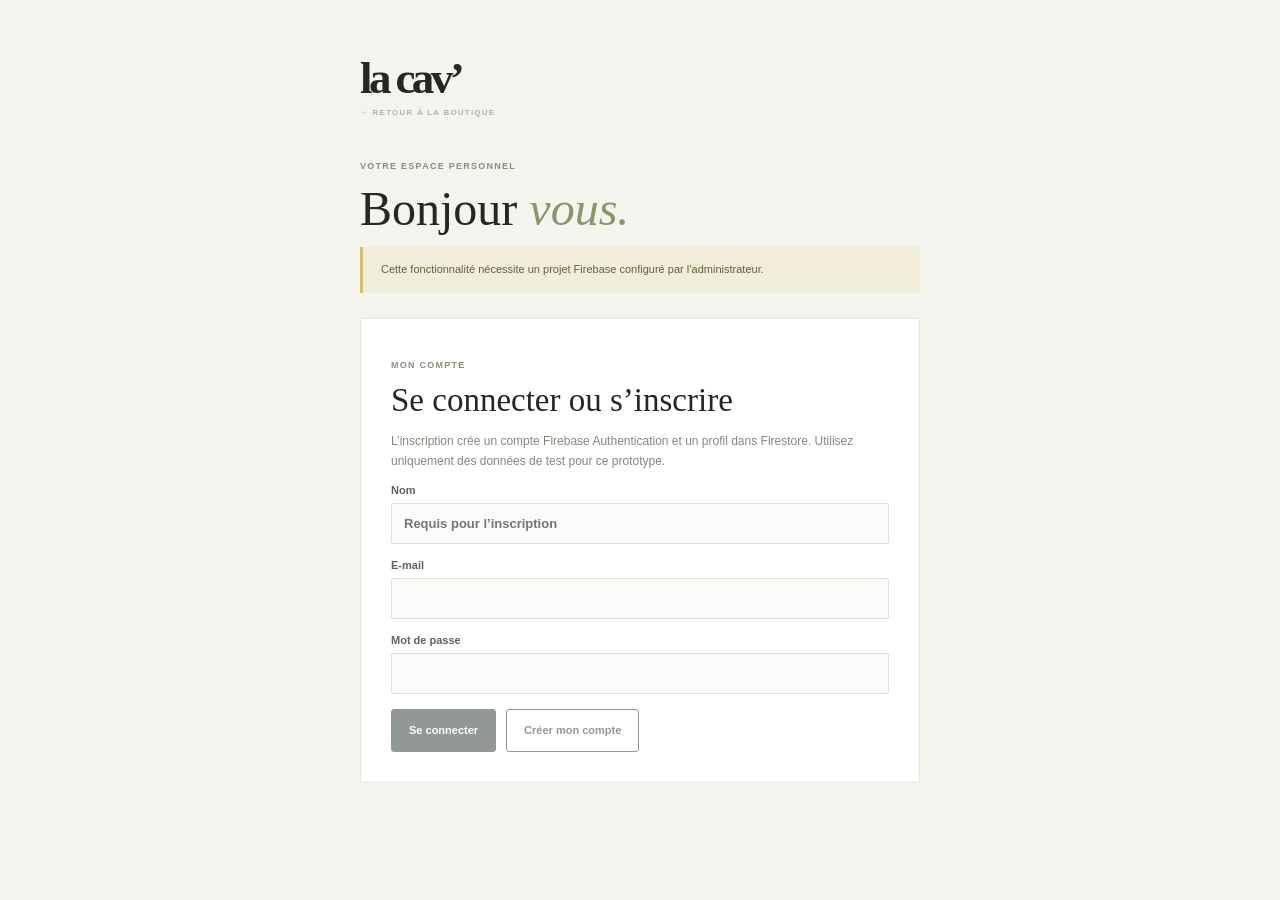
==== account.html @ eb986f50 "Add files via upload" ====
<!doctype html>
<html lang="fr">
<head><meta charset="utf-8"><meta name="viewport" content="width=device-width, initial-scale=1"><title>Mon compte — La CAV’</title><link rel="stylesheet" href="style.css"><link rel="stylesheet" href="admin.css"><script src="firebase-config.js" defer></script><script src="data.js" defer></script><script src="account.js" defer></script></head>
<body class="admin-body">
  <main class="account-wrap">
    <a class="admin-logo" href="index.html">la cav’<small>← RETOUR À LA BOUTIQUE</small></a>
    <p class="admin-kicker">VOTRE ESPACE PERSONNEL</p><h1>Bonjour <em>vous.</em></h1>
    <p id="account-notice" class="admin-alert">Cette fonctionnalité nécessite un projet Firebase configuré par l’administrateur.</p>
    <p id="account-feedback" class="feedback" role="status" aria-live="polite" hidden></p>
    <section class="panel-card" id="auth-panel"><p class="admin-kicker">MON COMPTE</p><h2>Se connecter ou s’inscrire</h2><p>L’inscription crée un compte Firebase Authentication et un profil dans Firestore. Utilisez uniquement des données de test pour ce prototype.</p>
      <form class="admin-form" id="account-form"><label>Nom <input name="name" maxlength="100" placeholder="Requis pour l’inscription"></label><label>E-mail <input name="email" type="email" autocomplete="email" required></label><label>Mot de passe <input name="password" type="password" autocomplete="current-password" minlength="6" required></label><div class="account-actions"><button class="admin-btn" type="submit" name="action" value="signin">Se connecter</button><button class="admin-btn secondary" type="submit" name="action" value="register">Créer mon compte</button></div></form>
    </section>
    <section class="panel-card" id="profile-panel" hidden><p class="admin-kicker">VOTRE PROFIL</p><h2>Mon espace</h2><p id="account-email"></p><form class="admin-form" id="profile-form"><label>Nom <input name="name" maxlength="100" required></label><div class="account-actions"><button class="admin-btn" type="submit">Enregistrer mon profil</button><button class="admin-btn secondary" type="button" id="account-logout">Se déconnecter</button></div></form><p class="helper">La modification ou la suppression des identifiants n’est pas encore disponible dans ce prototype.</p></section>
  </main>
</body>
</html>
---- style.css ----
@font-face{font-family:Cormorant;src:url("assets/fonts/font-04.woff2") format("woff2");font-style:normal;font-weight:400;font-display:swap}
@font-face{font-family:Cormorant;src:url("assets/fonts/font-09.woff2") format("woff2");font-style:italic;font-weight:400;font-display:swap}
@font-face{font-family:Manrope;src:url("assets/fonts/font-17.woff2") format("woff2");font-style:normal;font-weight:400 800;font-display:swap}
:root{--ink:#252722;--muted:#777a70;--cream:#f6f5ef;--paper:#efeee7;--line:#d9dbd1;--lime:#d8e698;--green:#374b3c;--serif:Cormorant,Georgia,serif;--sans:Manrope,Arial,sans-serif}
*{box-sizing:border-box}html{scroll-behavior:smooth}body{margin:0;background:var(--cream);color:var(--ink);font-family:var(--sans);font-size:14px}button,input{font:inherit}button{color:inherit}button,a{-webkit-tap-highlight-color:transparent}a{color:inherit;text-decoration:none}button{cursor:pointer}img{display:block;width:100%;height:100%;object-fit:cover}svg{width:20px;height:20px;fill:none;stroke:currentColor;stroke-width:1.5;stroke-linecap:round;stroke-linejoin:round}.svg-defs,.sr-only{position:absolute;width:1px;height:1px;overflow:hidden;clip:rect(0,0,0,0)}.skip{position:fixed;top:-100px;left:10px;z-index:30;background:#fff;padding:12px}.skip:focus{top:10px}button:focus-visible,a:focus-visible,input:focus-visible{outline:2px solid #637b35;outline-offset:4px}[hidden]{display:none!important}
.announcement{height:30px;background:var(--ink);color:#e8e9dc;display:flex;align-items:center;justify-content:center;gap:8px;font-size:9px;letter-spacing:.13em;font-weight:700}.announcement-dot{width:6px;height:6px;border-radius:50%;background:var(--lime)}.header{height:82px;padding:0 6%;display:flex;align-items:center;justify-content:space-between;position:relative;background:var(--cream);z-index:5;border-bottom:1px solid var(--line)}.logo,.footer-logo{font-family:var(--serif);font-size:43px;letter-spacing:-.08em;line-height:.7;font-weight:600}.logo span{color:#8e9e63}.logo small{display:block;font:700 6px var(--sans);letter-spacing:.16em;margin-top:10px}.desktop-nav{display:flex;gap:42px;font-size:12px;font-weight:700}.desktop-nav a,.footer-links a{transition:opacity .2s}.desktop-nav a:hover,.footer-links a:hover{opacity:.55}.header-actions{display:flex;align-items:center;gap:20px}.icon-button{border:0;background:transparent;padding:4px;display:inline-flex;align-items:center;justify-content:center;position:relative}.icon-button svg{width:21px;height:21px}.favorite-count{position:absolute;right:-6px;top:-5px;background:var(--green);color:white;border-radius:50%;min-width:16px;height:16px;display:grid;place-items:center;font-size:9px}.header-sell{border:1px solid var(--ink);padding:13px 17px;border-radius:3px;font-size:11px;font-weight:700;display:flex;gap:25px;align-items:center}.header-sell svg{width:14px;height:14px}.menu-trigger,.mobile-menu{display:none}
.hero{display:grid;grid-template-columns:1fr 1fr;padding:0 6%;position:relative}.hero-copy{padding:93px 25px 100px 0;min-height:570px;position:relative}.eyebrow{font-size:10px;font-weight:800;letter-spacing:.14em;margin:0 0 25px;line-height:1.5}.tiny-star{color:#899e57;font-size:16px;vertical-align:-1px;margin-right:8px}.hero h1,.section-top h2,.story h2{font-family:var(--serif);font-weight:400;letter-spacing:-.045em;line-height:.91;margin:0}.hero h1{font-size:clamp(64px,6.6vw,104px)}h1 em,h2 em{font-weight:400;color:#87976b}.hero-copy>p{font-size:15px;line-height:1.8;color:#65695f;margin:29px 0}.hero-actions{display:flex;align-items:center;gap:30px}.button{border:1px solid transparent;display:inline-flex;align-items:center;justify-content:center;gap:38px;min-height:54px;padding:0 21px;font-weight:700;font-size:11px;transition:background .2s,color .2s,border-color .2s}.button svg{width:17px;height:17px}.button-dark{background:var(--ink);color:#fff}.button-dark:hover{background:#465441}.button-outline{background:transparent;border-color:var(--ink)}.button-outline:hover{background:var(--ink);color:white}.text-link{font-size:11px;font-weight:800;border-bottom:1px solid #aeb0a4;padding-bottom:7px;white-space:nowrap}.text-link span{margin-left:10px}.hero-note{position:absolute;bottom:35px;left:0;display:flex;align-items:center;gap:13px;font-size:8px;letter-spacing:.12em;font-weight:800;line-height:1.6;color:#85897c}.note-mark{font-size:27px;color:#8b9b66}.hero-visual{margin:25px 0 25px;min-height:520px;position:relative;background:#b9c9b9;overflow:hidden}.hero-visual img{object-position:center}.hero-image-label{position:absolute;top:20px;left:22px;right:22px;display:flex;justify-content:space-between;color:#29352b;font-size:9px;font-weight:800;letter-spacing:.12em}.hero-stamp{position:absolute;bottom:25px;left:25px;background:var(--lime);width:116px;height:116px;border-radius:50%;display:flex;flex-direction:column;justify-content:center;align-items:center;transform:rotate(-10deg);text-align:center}.hero-stamp span{font-size:8px;letter-spacing:.1em;font-weight:800}.hero-stamp strong{font:italic 24px/.85 var(--serif);margin:7px 0}.hero-bottom{grid-column:1/-1;border-top:1px solid var(--line);display:flex;justify-content:space-between;padding:18px 0;font-size:9px;font-weight:800;letter-spacing:.1em;color:#8a8e81}
.marquee{background:var(--lime);overflow:hidden;padding:18px 0;white-space:nowrap}.marquee div{font-size:10px;letter-spacing:.19em;font-weight:800;text-align:center}.marquee span{font-size:14px;margin:0 30px}.section-wrap{padding:105px 6%}.section-top{display:flex;justify-content:space-between;align-items:end;gap:40px;margin-bottom:43px}.section-top h2,.story h2{font-size:clamp(48px,4.7vw,72px)}.section-top>p{max-width:260px;color:#777b70;line-height:1.8;margin:0;font-size:13px}.category-grid{display:grid;grid-template-columns:repeat(4,1fr);gap:14px}.category-card{border:0;padding:0;position:relative;height:310px;background:#d7dad0;text-align:left;overflow:hidden;color:white}.category-card:after{content:"";position:absolute;inset:30% 0 0;background:linear-gradient(transparent,rgba(20,25,20,.7))}.category-card img,.product-image img{transition:transform .5s}.category-card:hover img,.product-open:hover img{transform:scale(1.045)}.category-number,.category-name{position:absolute;z-index:1;left:20px;right:20px}.category-number{top:20px;font-size:9px;font-weight:800;letter-spacing:.1em;text-shadow:0 1px 5px #333}.category-name{bottom:19px;font:400 32px var(--serif);display:flex;justify-content:space-between;align-items:center}.category-name span{font:20px var(--sans)}
.selection{padding-top:15px}.catalog-toolbar{display:flex;align-items:center;justify-content:space-between;gap:20px;border-bottom:1px solid var(--line);padding-bottom:17px}.filter-list{display:flex;gap:7px;overflow-x:auto}.filter{border:1px solid #d6d8ce;background:transparent;border-radius:30px;padding:10px 17px;font-size:10px;font-weight:700;white-space:nowrap}.filter.active{background:var(--ink);color:white;border-color:var(--ink)}.catalog-search{display:flex;align-items:center;gap:8px;border-bottom:1px solid #aeb1a6;padding:6px 0;min-width:210px}.catalog-search svg{width:17px;height:17px}.catalog-search input{border:0;background:transparent;outline:0;width:100%;font-size:11px;color:var(--ink)}.catalog-meta{display:flex;justify-content:space-between;gap:10px;margin:20px 0;color:#878b7f;font-size:9px;letter-spacing:.1em;font-weight:800}.product-grid{display:grid;grid-template-columns:repeat(4,1fr);gap:35px 16px}.product-card{min-width:0}.product-image{height:310px;background:#e6e8df;position:relative;overflow:hidden}.product-open{display:block;border:0;padding:0;width:100%;height:100%;background:transparent;overflow:hidden}.product-tag{position:absolute;top:14px;left:14px;background:var(--cream);padding:7px 9px;font-size:8px;letter-spacing:.1em;font-weight:800;pointer-events:none}.product-heart{position:absolute;right:12px;top:12px;width:34px;height:34px;background:var(--cream);border:0;border-radius:50%;display:grid;place-items:center}.product-heart svg{width:17px;height:17px}.product-heart[aria-pressed=true] svg,.favorites-trigger[aria-pressed=true] svg{fill:var(--green);stroke:var(--green)}.product-details{padding:15px 1px}.product-category{font-size:9px;letter-spacing:.11em;color:#8b8d82;font-weight:800;text-transform:uppercase}.product-title-row{display:flex;align-items:start;justify-content:space-between;gap:8px;margin:8px 0}.product-title{border:0;background:transparent;padding:0;text-align:left;font:400 24px/.95 var(--serif)}.product-price{font-size:13px;font-weight:800;white-space:nowrap}.product-seller{color:#888d80;font-size:10px}.catalog-footer{text-align:center;margin-top:45px}.empty-state{text-align:center;padding:45px;color:#696e63}
.story{background:#303c32;color:#f2f1e7;display:grid;grid-template-columns:1fr 1fr;min-height:510px}.story-image{position:relative;overflow:hidden}.story-image img{filter:saturate(.7)}.story-image>span{position:absolute;bottom:23px;left:30px;color:#465147;font-size:9px;letter-spacing:.13em;font-weight:800}.story-copy{position:relative;padding:90px 12%;overflow:hidden}.story-copy .eyebrow{color:#d5e0bb}.story-copy h2 em{color:#d8e698}.story-copy>p:not(.eyebrow){max-width:430px;color:#c3cabd;line-height:1.85;font-size:13px}.story-copy>p:nth-of-type(2){margin-top:30px}.light-link{display:inline-block;margin-top:18px;border-color:#859283}.story-decoration{position:absolute;right:35px;bottom:-75px;font-size:240px;color:rgba(216,230,152,.08);line-height:1}.how .section-top{margin-bottom:60px}.steps{display:grid;grid-template-columns:repeat(3,1fr);border-top:1px solid var(--line);border-bottom:1px solid var(--line)}.steps article{padding:30px 35px 35px 0}.steps article+article{border-left:1px solid var(--line);padding-left:35px}.step-number{font-size:9px;letter-spacing:.13em;font-weight:800;color:#898d80}.step-icon{font:40px var(--serif);margin:25px 0 12px;color:#809467}.steps h3{font:400 30px var(--serif);margin:0 0 10px}.steps p{max-width:280px;color:#797e72;font-size:12px;line-height:1.8;margin:0}.prototype-note{margin-top:35px;display:flex;gap:15px;align-items:baseline;color:#74796e;font-size:11px}.prototype-note strong{color:var(--ink)}
.footer{background:#222a24;color:#e8ecdf;padding:70px 6% 20px}.footer-main{display:grid;grid-template-columns:1fr 1.2fr 1fr;gap:30px;padding-bottom:70px}.footer-logo{font-size:68px}.footer-main p{font:italic 20px var(--serif);color:#aab8a3}.footer-links{display:flex;gap:75px}.footer-links div{display:flex;flex-direction:column;gap:14px}.footer-links span,.footer-bottom{font-size:9px;letter-spacing:.11em;font-weight:800;color:#9da99c}.footer-links span{margin-bottom:6px}.footer-links a{font-size:12px}.footer-sign{justify-self:end;text-align:right;font-size:10px;letter-spacing:.16em;line-height:1.2;font-weight:800}.footer-sign em{font:italic 38px var(--serif);letter-spacing:0;color:#d8e698}.footer-sign span{font-size:25px;color:#d8e698}.footer-bottom{border-top:1px solid #536054;display:flex;justify-content:space-between;gap:15px;padding-top:20px}
.product-dialog{width:min(900px,calc(100% - 32px));max-height:90vh;padding:0;border:0;background:var(--cream);color:var(--ink)}.product-dialog::backdrop{background:rgba(20,25,21,.7)}.dialog-inner{display:grid;grid-template-columns:1fr 1fr;position:relative;min-height:480px}.dialog-close{position:absolute;right:18px;top:18px;z-index:1}.dialog-image{background:#e2e5dc;min-height:400px}.dialog-copy{padding:55px 45px}.dialog-category{font-size:10px;text-transform:uppercase;color:#898d80;letter-spacing:.1em;font-weight:800;margin-top:40px}.dialog-copy h2{font:400 45px/.95 var(--serif);margin:12px 0}.dialog-price{font-weight:800;font-size:18px}.dialog-copy>p:not(.eyebrow):not(.dialog-category):not(.dialog-price){font-size:12px;line-height:1.8;color:#70776a}.dialog-info{border-top:1px solid var(--line);border-bottom:1px solid var(--line);display:flex;gap:45px;padding:18px 0;margin:25px 0}.dialog-info span{font-size:9px;letter-spacing:.1em;color:#888e80}.dialog-info strong{display:block;color:var(--ink);font-size:11px;letter-spacing:0;margin-top:7px}.dialog-favorite{margin-top:10px}.status{position:fixed;bottom:20px;left:50%;transform:translateX(-50%);background:var(--ink);color:white;padding:13px 20px;font-size:12px;z-index:20;opacity:0;pointer-events:none;transition:opacity .2s}.status.visible{opacity:1}
@media(max-width:1000px){.hero-copy{padding-top:75px;min-height:500px}.hero-visual{min-height:450px}.hero h1{font-size:clamp(58px,7vw,80px)}.category-card,.product-image{height:250px}.header{padding:0 4%}.section-wrap{padding-left:4%;padding-right:4%}.hero{padding-left:4%;padding-right:4%}.desktop-nav{gap:20px}.header-actions{gap:12px}}
@media(max-width:700px){.announcement{font-size:8px}.announcement-extra{display:none}.header{height:72px;padding:0 20px}.logo{font-size:39px}.desktop-nav,.header-sell{display:none}.header-actions{gap:14px}.menu-trigger{display:inline-flex}.mobile-menu:not([hidden]){display:flex;position:absolute;top:72px;left:0;right:0;background:var(--cream);padding:8px 20px 18px;flex-direction:column;box-shadow:0 12px 20px #0001}.mobile-menu a{padding:16px 0;border-bottom:1px solid var(--line);font-size:14px;font-weight:700;display:flex;justify-content:space-between}.hero{display:flex;flex-direction:column;padding:0 20px}.hero-copy{padding:57px 0 42px;min-height:0}.hero h1{font-size:clamp(56px,12vw,80px)}.hero-copy>p{font-size:13px;margin:22px 0}.hero-actions{gap:20px;flex-wrap:wrap}.hero-note{display:none}.hero-visual{margin:0 0 20px;min-height:0;height:360px}.hero-image-label{font-size:8px}.hero-stamp{width:95px;height:95px;left:18px;bottom:18px}.hero-stamp strong{font-size:20px}.hero-bottom{font-size:8px;gap:15px}.hero-bottom span:last-child{white-space:nowrap}.marquee{padding:14px 0}.marquee div{font-size:9px;text-align:left}.marquee span{margin:0 18px}.section-wrap{padding:75px 20px}.section-top{display:block;margin-bottom:30px}.section-top h2,.story h2{font-size:49px}.section-top>p{margin-top:18px;max-width:320px}.category-grid{grid-template-columns:repeat(2,1fr);gap:10px}.category-card{height:230px}.category-name{font-size:27px;left:14px;right:14px;bottom:14px}.category-number{left:14px;top:14px}.selection{padding-top:0}.catalog-toolbar{align-items:stretch;flex-direction:column}.filter-list{padding-bottom:3px}.catalog-search{max-width:none}.catalog-meta{font-size:8px;line-height:1.5}.catalog-meta span:last-child{text-align:right}.product-grid{grid-template-columns:repeat(2,minmax(0,1fr));gap:22px 10px}.product-image{height:auto;aspect-ratio:3/4}.product-title{font-size:21px}.product-price{font-size:11px}.product-category,.product-seller{font-size:9px}.product-tag{font-size:7px;top:10px;left:10px}.product-heart{top:8px;right:8px}.story{grid-template-columns:1fr}.story-image{height:300px}.story-copy{padding:65px 20px 75px}.story-decoration{font-size:170px}.steps{grid-template-columns:1fr}.steps article,.steps article+article{border-left:0;padding:25px 0;border-bottom:1px solid var(--line)}.steps article:last-child{border-bottom:0}.step-icon{margin:10px 0 5px}.prototype-note{display:block;line-height:1.8}.prototype-note strong{display:block}.footer{padding:60px 20px 20px}.footer-main{grid-template-columns:1fr 1fr;gap:35px}.footer-main>div:first-child{grid-column:1/-1}.footer-links{gap:40px}.footer-sign{align-self:end}.footer-bottom{flex-wrap:wrap;line-height:1.5}.dialog-inner{grid-template-columns:1fr}.dialog-image{height:230px;min-height:0}.dialog-copy{padding:30px 25px}.dialog-copy h2{font-size:38px}.dialog-category{margin-top:20px}.dialog-close{background:var(--cream);border-radius:50%;padding:8px}}
@media(prefers-reduced-motion:reduce){html{scroll-behavior:auto}*,*::before,*::after{transition:none!important}}
---- admin.css ----
.admin-body{background:#f4f4ee}.admin-layout{min-height:100vh;display:grid;grid-template-columns:235px 1fr}.sidebar{background:#26332a;color:#ecf0e5;padding:32px 22px;display:flex;flex-direction:column;min-height:100vh}.admin-logo{font:600 45px/.8 var(--serif);letter-spacing:-.08em}.admin-logo small{display:block;font:800 8px var(--sans);letter-spacing:.15em;margin-top:12px;color:#a8b7a3}.side-label{font-size:9px;letter-spacing:.14em;color:#93a292;font-weight:800;margin:60px 10px 15px}.admin-nav{display:flex;flex-direction:column;gap:4px}.admin-nav button{background:transparent;color:#becbbd;border:0;text-align:left;padding:13px;border-radius:4px;font-size:12px;font-weight:700}.admin-nav button span{font-size:17px;margin-right:13px}.admin-nav button.active,.admin-nav button:hover{background:#405044;color:white}.sidebar-bottom{margin-top:auto;padding:35px 10px 0;color:#bdcbbc;font-size:9px;letter-spacing:.1em;font-weight:800}.mode-dot{display:inline-block;width:7px;height:7px;border-radius:50%;background:#c9dc91;margin-right:8px}.sidebar-bottom a{display:block;margin-top:24px;color:#e3e9de;font-size:11px;letter-spacing:0}.admin-main{min-width:0}.admin-header{background:#fafbf6;border-bottom:1px solid #e1e4da;display:flex;justify-content:space-between;align-items:center;padding:25px 4%;gap:20px}.admin-breadcrumb,.admin-kicker{font-size:9px;letter-spacing:.14em;font-weight:800;color:#83917b}.admin-header h1{font:400 33px var(--serif);margin:7px 0 0}.admin-header-actions{display:flex;align-items:center;gap:20px;font-size:11px;font-weight:700}.admin-badge{background:#edf1df;color:#506340;border-radius:30px;padding:9px 13px}.admin-content{padding:30px 4% 70px;max-width:1450px;margin:auto}.admin-alert,.subtle-notice{background:#f1eddb;color:#675d39;padding:14px 18px;font-size:11px;line-height:1.6;border-left:3px solid #d5bd71;margin-bottom:25px}.feedback{padding:14px 18px;background:#dfead7;color:#314c32;margin:0 0 20px;font-size:12px}.feedback.error{background:#f9e3df;color:#8a3128}.welcome{background:#394e3d;color:#eef3e8;padding:42px;display:flex;justify-content:space-between;position:relative;overflow:hidden}.welcome .admin-kicker{color:#d2dfa8}.welcome h2{font:400 53px/.9 var(--serif);margin:17px 0}.welcome h2 em{color:#d5e59d}.welcome p:not(.admin-kicker){color:#c6d1c3;font-size:12px;line-height:1.7}.welcome-mark{font-size:175px;color:#d4e5a0;opacity:.18;align-self:center;line-height:1}.admin-btn{background:#27352b;color:white;border:1px solid #27352b;border-radius:3px;padding:13px 17px;font-size:11px;font-weight:800;min-height:43px}.admin-btn:hover{background:#455d48}.admin-btn.light{background:#dceaaa;color:#243026;border-color:#dceaaa;margin-top:13px}.admin-btn.secondary{background:transparent;color:#27352b}.admin-btn.secondary:hover{background:#e8ede2}.admin-btn:disabled{opacity:.5;cursor:not-allowed}.stat-grid{display:grid;grid-template-columns:repeat(4,1fr);gap:14px;margin:18px 0}.stat-grid article,.panel-card{background:#fff;border:1px solid #e5e8df}.stat-grid article{padding:23px}.stat-grid span{font-size:9px;color:#8a9686;font-weight:800;letter-spacing:.1em}.stat-grid strong{display:block;font:400 39px var(--serif);margin-top:8px}.stat-grid p,.panel-card>p,.card-heading p{color:#81897c;font-size:12px;line-height:1.7}.stat-grid p{margin:0}.panel-card{padding:30px}.panel-card h2{font:400 33px var(--serif);margin:7px 0}.card-heading{display:flex;justify-content:space-between;align-items:center;gap:15px;margin-bottom:25px}.card-heading p{margin:6px 0}.card-heading .admin-kicker,.panel-card>.admin-kicker{color:#83917b;font-size:9px;letter-spacing:.14em}.quick-grid{display:grid;grid-template-columns:repeat(3,1fr);gap:12px}.quick-grid button{text-align:left;background:#f7f8f2;border:1px solid #edf0e7;padding:20px;display:flex;flex-direction:column;gap:10px}.quick-grid b{color:#9eaf82;font-size:10px}.quick-grid strong{font:400 23px var(--serif)}.quick-grid span{color:#838b7d;font-size:11px;line-height:1.5}.admin-search{display:flex;align-items:center;gap:10px;border:1px solid #e1e5da;padding:9px 13px;max-width:320px;margin-bottom:22px}.admin-search span{font-size:20px}.admin-search input{border:0;outline:0;width:100%;font-size:12px}.table-wrap{overflow-x:auto}table{width:100%;border-collapse:collapse;text-align:left}th{font-size:9px;letter-spacing:.1em;color:#8c9887;background:#f8f9f4;padding:14px}td{padding:15px 14px;border-bottom:1px solid #edf0e8;font-size:12px;vertical-align:middle}td strong{font-weight:800}td small{display:block;color:#939b8e;margin-top:4px}.item-cell{display:flex;align-items:center;gap:12px}.item-cell img{width:44px;height:48px;object-fit:cover;background:#edf0e8}.tag{display:inline-block;background:#eff4e8;color:#55734d;padding:6px 9px;border-radius:20px;font-size:10px;font-weight:800;white-space:nowrap}.tag.draft{background:#f4f1e8;color:#807654}.row-actions{display:flex;gap:12px}.row-actions button{background:none;border:0;color:#536d4c;font-size:11px;font-weight:800;padding:4px}.row-actions button.delete{color:#a05a4f}.table-empty{text-align:center;color:#929b8c;font-size:12px;padding:30px}.collection-list{display:grid;grid-template-columns:repeat(2,1fr);gap:12px}.collection-item{border:1px solid #e8ebe3;background:#fafbf7;padding:20px;display:flex;justify-content:space-between;align-items:center;gap:15px}.collection-item strong{display:block;font:400 25px var(--serif)}.collection-item small{font-size:10px;color:#8d9788}.firebase-grid{display:grid;grid-template-columns:1fr 1fr;gap:16px}.admin-form{display:grid;gap:15px}.admin-form label{display:grid;gap:7px;color:#596657;font-size:11px;font-weight:800}.admin-form input,.admin-form select,.admin-form textarea{width:100%;border:1px solid #dce2d8;background:#fbfcf9;padding:12px;font-size:13px;color:#29362b;border-radius:2px}.admin-form textarea{min-height:100px;resize:vertical}.admin-form input:focus,.admin-form select:focus,.admin-form textarea:focus{outline:2px solid #a6b98a;outline-offset:0}.form-actions{display:flex;gap:10px;flex-wrap:wrap;margin-top:8px}.subtle-notice{margin:20px 0}.auth-status,.helper{font-size:11px!important;color:#6b7868!important;line-height:1.6}.panel-card hr{border:0;border-top:1px solid #e8ece3;margin:30px 0}.edit-dialog{border:0;width:min(600px,calc(100% - 30px));max-height:90vh;padding:30px;color:var(--ink)}.edit-dialog::backdrop{background:#19261dbb}.dialog-heading{display:flex;justify-content:space-between;align-items:start}.dialog-heading h2{font:400 38px var(--serif);margin:0 0 20px}.close-edit{border:0;background:transparent;font-size:28px;line-height:1}.edit-dialog #edit-fields{display:grid;gap:15px}.edit-dialog .two-fields{display:grid;grid-template-columns:1fr 1fr;gap:15px}.checkbox-label{display:flex!important;align-items:center;gap:8px!important}.checkbox-label input{width:auto}.account-wrap{max-width:600px;margin:60px auto;padding:0 20px}.account-wrap .admin-logo{display:inline-block;margin-bottom:35px}.account-wrap .panel-card{margin-top:15px}.account-actions{display:flex;gap:10px;flex-wrap:wrap}.account-wrap h1{font:400 48px var(--serif);margin:10px 0}
@media(max-width:900px){.admin-layout{grid-template-columns:minmax(0,1fr)}.sidebar{min-height:0;min-width:0;padding:20px}.admin-logo{font-size:40px}.side-label{display:none}.admin-nav{flex-direction:row;overflow-x:auto;margin-top:22px}.admin-nav button{white-space:nowrap}.sidebar-bottom{padding:15px 0 0;display:flex;gap:10px;align-items:center}.sidebar-bottom a{margin:0 0 0 auto}.admin-content{padding:24px 20px 60px}.stat-grid{grid-template-columns:repeat(2,1fr)}.firebase-grid{grid-template-columns:minmax(0,1fr)}}
@media(max-width:600px){.admin-header{padding:20px}.admin-header-actions>a{display:none}.welcome{padding:28px}.welcome h2{font-size:44px}.welcome-mark{font-size:90px}.panel-card{padding:20px}.quick-grid,.collection-list{grid-template-columns:1fr}.card-heading{align-items:flex-start;flex-direction:column}.stat-grid article{padding:17px}.edit-dialog .two-fields{grid-template-columns:1fr}.admin-nav button span{display:none}.admin-nav button{padding:10px}.sidebar-bottom{font-size:8px}}
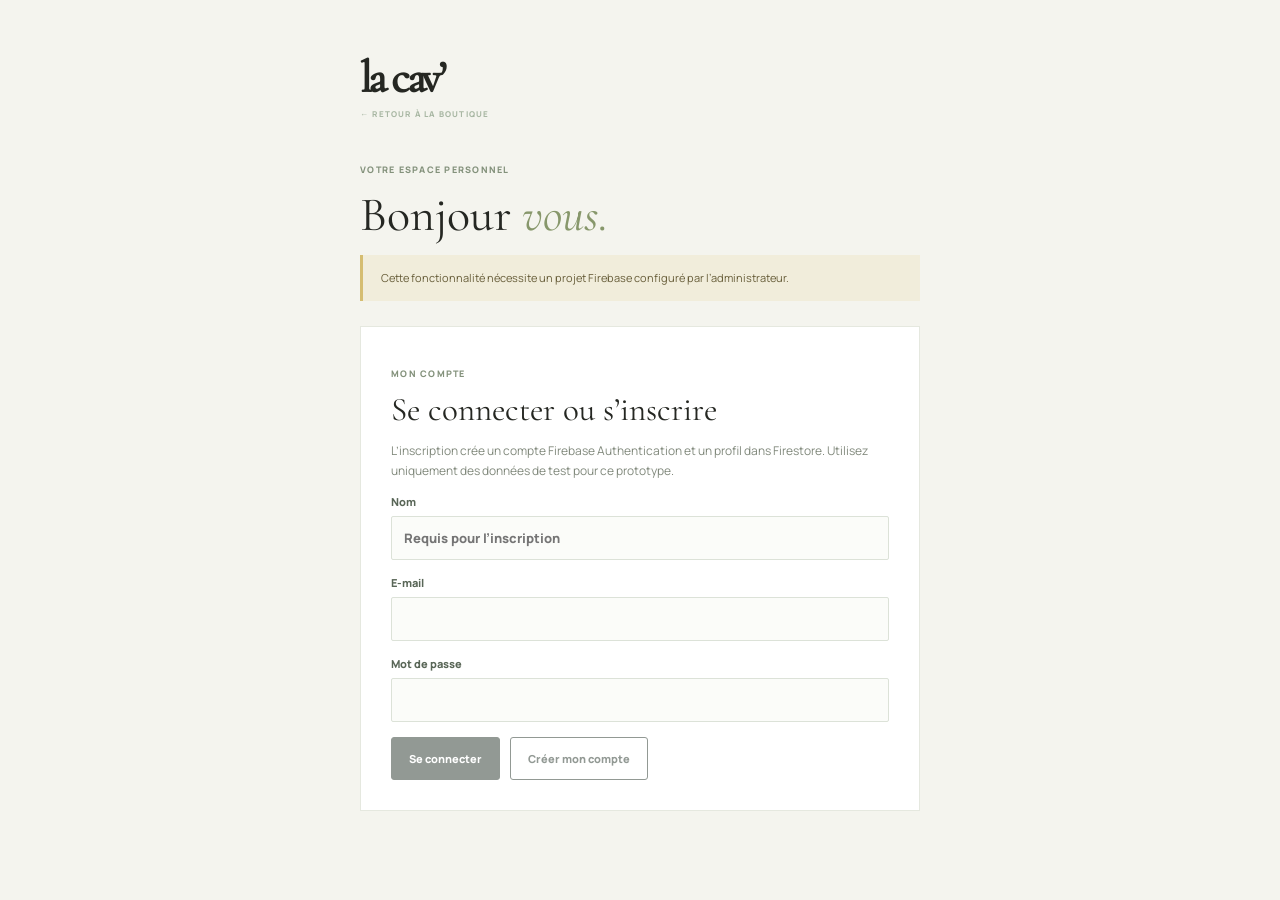
==== commit 1eb44212: "Actualiser les ressources publiées Co-authored-by: Copilot <223556219+Copilot@users.noreply.github.c" ====
--- a/account.html
+++ b/account.html
@@ -1,6 +1,6 @@
 <!doctype html>
 <html lang="fr">
-<head><meta charset="utf-8"><meta name="viewport" content="width=device-width, initial-scale=1"><title>Mon compte — La CAV’</title><link rel="stylesheet" href="style.css"><link rel="stylesheet" href="admin.css"><script src="firebase-config.js" defer></script><script src="data.js" defer></script><script src="account.js" defer></script></head>
+<head><meta charset="utf-8"><meta name="viewport" content="width=device-width, initial-scale=1"><title>Mon compte — La CAV’</title><link rel="stylesheet" href="style.css?v=20261118"><link rel="stylesheet" href="admin.css"><script src="firebase-config.js" defer></script><script src="data.js?v=20261118" defer></script><script src="account.js" defer></script></head>
 <body class="admin-body">
   <main class="account-wrap">
     <a class="admin-logo" href="index.html">la cav’<small>← RETOUR À LA BOUTIQUE</small></a>
--- a/style.css
+++ b/style.css
@@ -1,6 +1,6 @@
-@font-face{font-family:Cormorant;src:url("assets/fonts/font-04.woff2") format("woff2");font-style:normal;font-weight:400;font-display:swap}
-@font-face{font-family:Cormorant;src:url("assets/fonts/font-09.woff2") format("woff2");font-style:italic;font-weight:400;font-display:swap}
-@font-face{font-family:Manrope;src:url("assets/fonts/font-17.woff2") format("woff2");font-style:normal;font-weight:400 800;font-display:swap}
+@font-face{font-family:Cormorant;src:url("font-04.woff2") format("woff2");font-style:normal;font-weight:400;font-display:swap}
+@font-face{font-family:Cormorant;src:url("font-09.woff2") format("woff2");font-style:italic;font-weight:400;font-display:swap}
+@font-face{font-family:Manrope;src:url("font-17.woff2") format("woff2");font-style:normal;font-weight:400 800;font-display:swap}
 :root{--ink:#252722;--muted:#777a70;--cream:#f6f5ef;--paper:#efeee7;--line:#d9dbd1;--lime:#d8e698;--green:#374b3c;--serif:Cormorant,Georgia,serif;--sans:Manrope,Arial,sans-serif}
 *{box-sizing:border-box}html{scroll-behavior:smooth}body{margin:0;background:var(--cream);color:var(--ink);font-family:var(--sans);font-size:14px}button,input{font:inherit}button{color:inherit}button,a{-webkit-tap-highlight-color:transparent}a{color:inherit;text-decoration:none}button{cursor:pointer}img{display:block;width:100%;height:100%;object-fit:cover}svg{width:20px;height:20px;fill:none;stroke:currentColor;stroke-width:1.5;stroke-linecap:round;stroke-linejoin:round}.svg-defs,.sr-only{position:absolute;width:1px;height:1px;overflow:hidden;clip:rect(0,0,0,0)}.skip{position:fixed;top:-100px;left:10px;z-index:30;background:#fff;padding:12px}.skip:focus{top:10px}button:focus-visible,a:focus-visible,input:focus-visible{outline:2px solid #637b35;outline-offset:4px}[hidden]{display:none!important}
 .announcement{height:30px;background:var(--ink);color:#e8e9dc;display:flex;align-items:center;justify-content:center;gap:8px;font-size:9px;letter-spacing:.13em;font-weight:700}.announcement-dot{width:6px;height:6px;border-radius:50%;background:var(--lime)}.header{height:82px;padding:0 6%;display:flex;align-items:center;justify-content:space-between;position:relative;background:var(--cream);z-index:5;border-bottom:1px solid var(--line)}.logo,.footer-logo{font-family:var(--serif);font-size:43px;letter-spacing:-.08em;line-height:.7;font-weight:600}.logo span{color:#8e9e63}.logo small{display:block;font:700 6px var(--sans);letter-spacing:.16em;margin-top:10px}.desktop-nav{display:flex;gap:42px;font-size:12px;font-weight:700}.desktop-nav a,.footer-links a{transition:opacity .2s}.desktop-nav a:hover,.footer-links a:hover{opacity:.55}.header-actions{display:flex;align-items:center;gap:20px}.icon-button{border:0;background:transparent;padding:4px;display:inline-flex;align-items:center;justify-content:center;position:relative}.icon-button svg{width:21px;height:21px}.favorite-count{position:absolute;right:-6px;top:-5px;background:var(--green);color:white;border-radius:50%;min-width:16px;height:16px;display:grid;place-items:center;font-size:9px}.header-sell{border:1px solid var(--ink);padding:13px 17px;border-radius:3px;font-size:11px;font-weight:700;display:flex;gap:25px;align-items:center}.header-sell svg{width:14px;height:14px}.menu-trigger,.mobile-menu{display:none}
@@ -9,7 +9,26 @@
 .selection{padding-top:15px}.catalog-toolbar{display:flex;align-items:center;justify-content:space-between;gap:20px;border-bottom:1px solid var(--line);padding-bottom:17px}.filter-list{display:flex;gap:7px;overflow-x:auto}.filter{border:1px solid #d6d8ce;background:transparent;border-radius:30px;padding:10px 17px;font-size:10px;font-weight:700;white-space:nowrap}.filter.active{background:var(--ink);color:white;border-color:var(--ink)}.catalog-search{display:flex;align-items:center;gap:8px;border-bottom:1px solid #aeb1a6;padding:6px 0;min-width:210px}.catalog-search svg{width:17px;height:17px}.catalog-search input{border:0;background:transparent;outline:0;width:100%;font-size:11px;color:var(--ink)}.catalog-meta{display:flex;justify-content:space-between;gap:10px;margin:20px 0;color:#878b7f;font-size:9px;letter-spacing:.1em;font-weight:800}.product-grid{display:grid;grid-template-columns:repeat(4,1fr);gap:35px 16px}.product-card{min-width:0}.product-image{height:310px;background:#e6e8df;position:relative;overflow:hidden}.product-open{display:block;border:0;padding:0;width:100%;height:100%;background:transparent;overflow:hidden}.product-tag{position:absolute;top:14px;left:14px;background:var(--cream);padding:7px 9px;font-size:8px;letter-spacing:.1em;font-weight:800;pointer-events:none}.product-heart{position:absolute;right:12px;top:12px;width:34px;height:34px;background:var(--cream);border:0;border-radius:50%;display:grid;place-items:center}.product-heart svg{width:17px;height:17px}.product-heart[aria-pressed=true] svg,.favorites-trigger[aria-pressed=true] svg{fill:var(--green);stroke:var(--green)}.product-details{padding:15px 1px}.product-category{font-size:9px;letter-spacing:.11em;color:#8b8d82;font-weight:800;text-transform:uppercase}.product-title-row{display:flex;align-items:start;justify-content:space-between;gap:8px;margin:8px 0}.product-title{border:0;background:transparent;padding:0;text-align:left;font:400 24px/.95 var(--serif)}.product-price{font-size:13px;font-weight:800;white-space:nowrap}.product-seller{color:#888d80;font-size:10px}.catalog-footer{text-align:center;margin-top:45px}.empty-state{text-align:center;padding:45px;color:#696e63}
 .story{background:#303c32;color:#f2f1e7;display:grid;grid-template-columns:1fr 1fr;min-height:510px}.story-image{position:relative;overflow:hidden}.story-image img{filter:saturate(.7)}.story-image>span{position:absolute;bottom:23px;left:30px;color:#465147;font-size:9px;letter-spacing:.13em;font-weight:800}.story-copy{position:relative;padding:90px 12%;overflow:hidden}.story-copy .eyebrow{color:#d5e0bb}.story-copy h2 em{color:#d8e698}.story-copy>p:not(.eyebrow){max-width:430px;color:#c3cabd;line-height:1.85;font-size:13px}.story-copy>p:nth-of-type(2){margin-top:30px}.light-link{display:inline-block;margin-top:18px;border-color:#859283}.story-decoration{position:absolute;right:35px;bottom:-75px;font-size:240px;color:rgba(216,230,152,.08);line-height:1}.how .section-top{margin-bottom:60px}.steps{display:grid;grid-template-columns:repeat(3,1fr);border-top:1px solid var(--line);border-bottom:1px solid var(--line)}.steps article{padding:30px 35px 35px 0}.steps article+article{border-left:1px solid var(--line);padding-left:35px}.step-number{font-size:9px;letter-spacing:.13em;font-weight:800;color:#898d80}.step-icon{font:40px var(--serif);margin:25px 0 12px;color:#809467}.steps h3{font:400 30px var(--serif);margin:0 0 10px}.steps p{max-width:280px;color:#797e72;font-size:12px;line-height:1.8;margin:0}.prototype-note{margin-top:35px;display:flex;gap:15px;align-items:baseline;color:#74796e;font-size:11px}.prototype-note strong{color:var(--ink)}
 .footer{background:#222a24;color:#e8ecdf;padding:70px 6% 20px}.footer-main{display:grid;grid-template-columns:1fr 1.2fr 1fr;gap:30px;padding-bottom:70px}.footer-logo{font-size:68px}.footer-main p{font:italic 20px var(--serif);color:#aab8a3}.footer-links{display:flex;gap:75px}.footer-links div{display:flex;flex-direction:column;gap:14px}.footer-links span,.footer-bottom{font-size:9px;letter-spacing:.11em;font-weight:800;color:#9da99c}.footer-links span{margin-bottom:6px}.footer-links a{font-size:12px}.footer-sign{justify-self:end;text-align:right;font-size:10px;letter-spacing:.16em;line-height:1.2;font-weight:800}.footer-sign em{font:italic 38px var(--serif);letter-spacing:0;color:#d8e698}.footer-sign span{font-size:25px;color:#d8e698}.footer-bottom{border-top:1px solid #536054;display:flex;justify-content:space-between;gap:15px;padding-top:20px}
-.product-dialog{width:min(900px,calc(100% - 32px));max-height:90vh;padding:0;border:0;background:var(--cream);color:var(--ink)}.product-dialog::backdrop{background:rgba(20,25,21,.7)}.dialog-inner{display:grid;grid-template-columns:1fr 1fr;position:relative;min-height:480px}.dialog-close{position:absolute;right:18px;top:18px;z-index:1}.dialog-image{background:#e2e5dc;min-height:400px}.dialog-copy{padding:55px 45px}.dialog-category{font-size:10px;text-transform:uppercase;color:#898d80;letter-spacing:.1em;font-weight:800;margin-top:40px}.dialog-copy h2{font:400 45px/.95 var(--serif);margin:12px 0}.dialog-price{font-weight:800;font-size:18px}.dialog-copy>p:not(.eyebrow):not(.dialog-category):not(.dialog-price){font-size:12px;line-height:1.8;color:#70776a}.dialog-info{border-top:1px solid var(--line);border-bottom:1px solid var(--line);display:flex;gap:45px;padding:18px 0;margin:25px 0}.dialog-info span{font-size:9px;letter-spacing:.1em;color:#888e80}.dialog-info strong{display:block;color:var(--ink);font-size:11px;letter-spacing:0;margin-top:7px}.dialog-favorite{margin-top:10px}.status{position:fixed;bottom:20px;left:50%;transform:translateX(-50%);background:var(--ink);color:white;padding:13px 20px;font-size:12px;z-index:20;opacity:0;pointer-events:none;transition:opacity .2s}.status.visible{opacity:1}
-@media(max-width:1000px){.hero-copy{padding-top:75px;min-height:500px}.hero-visual{min-height:450px}.hero h1{font-size:clamp(58px,7vw,80px)}.category-card,.product-image{height:250px}.header{padding:0 4%}.section-wrap{padding-left:4%;padding-right:4%}.hero{padding-left:4%;padding-right:4%}.desktop-nav{gap:20px}.header-actions{gap:12px}}
-@media(max-width:700px){.announcement{font-size:8px}.announcement-extra{display:none}.header{height:72px;padding:0 20px}.logo{font-size:39px}.desktop-nav,.header-sell{display:none}.header-actions{gap:14px}.menu-trigger{display:inline-flex}.mobile-menu:not([hidden]){display:flex;position:absolute;top:72px;left:0;right:0;background:var(--cream);padding:8px 20px 18px;flex-direction:column;box-shadow:0 12px 20px #0001}.mobile-menu a{padding:16px 0;border-bottom:1px solid var(--line);font-size:14px;font-weight:700;display:flex;justify-content:space-between}.hero{display:flex;flex-direction:column;padding:0 20px}.hero-copy{padding:57px 0 42px;min-height:0}.hero h1{font-size:clamp(56px,12vw,80px)}.hero-copy>p{font-size:13px;margin:22px 0}.hero-actions{gap:20px;flex-wrap:wrap}.hero-note{display:none}.hero-visual{margin:0 0 20px;min-height:0;height:360px}.hero-image-label{font-size:8px}.hero-stamp{width:95px;height:95px;left:18px;bottom:18px}.hero-stamp strong{font-size:20px}.hero-bottom{font-size:8px;gap:15px}.hero-bottom span:last-child{white-space:nowrap}.marquee{padding:14px 0}.marquee div{font-size:9px;text-align:left}.marquee span{margin:0 18px}.section-wrap{padding:75px 20px}.section-top{display:block;margin-bottom:30px}.section-top h2,.story h2{font-size:49px}.section-top>p{margin-top:18px;max-width:320px}.category-grid{grid-template-columns:repeat(2,1fr);gap:10px}.category-card{height:230px}.category-name{font-size:27px;left:14px;right:14px;bottom:14px}.category-number{left:14px;top:14px}.selection{padding-top:0}.catalog-toolbar{align-items:stretch;flex-direction:column}.filter-list{padding-bottom:3px}.catalog-search{max-width:none}.catalog-meta{font-size:8px;line-height:1.5}.catalog-meta span:last-child{text-align:right}.product-grid{grid-template-columns:repeat(2,minmax(0,1fr));gap:22px 10px}.product-image{height:auto;aspect-ratio:3/4}.product-title{font-size:21px}.product-price{font-size:11px}.product-category,.product-seller{font-size:9px}.product-tag{font-size:7px;top:10px;left:10px}.product-heart{top:8px;right:8px}.story{grid-template-columns:1fr}.story-image{height:300px}.story-copy{padding:65px 20px 75px}.story-decoration{font-size:170px}.steps{grid-template-columns:1fr}.steps article,.steps article+article{border-left:0;padding:25px 0;border-bottom:1px solid var(--line)}.steps article:last-child{border-bottom:0}.step-icon{margin:10px 0 5px}.prototype-note{display:block;line-height:1.8}.prototype-note strong{display:block}.footer{padding:60px 20px 20px}.footer-main{grid-template-columns:1fr 1fr;gap:35px}.footer-main>div:first-child{grid-column:1/-1}.footer-links{gap:40px}.footer-sign{align-self:end}.footer-bottom{flex-wrap:wrap;line-height:1.5}.dialog-inner{grid-template-columns:1fr}.dialog-image{height:230px;min-height:0}.dialog-copy{padding:30px 25px}.dialog-copy h2{font-size:38px}.dialog-category{margin-top:20px}.dialog-close{background:var(--cream);border-radius:50%;padding:8px}}
+.product-dialog{width:min(900px,calc(100% - 32px));max-height:90vh;padding:0;border:0;background:var(--cream);color:var(--ink)}.product-dialog::backdrop{background:rgba(20,25,21,.7)}.dialog-inner{display:grid;grid-template-columns:1fr 1fr;position:relative;min-height:480px}.dialog-close{position:absolute;right:18px;top:18px;z-index:1}.dialog-image{background:#e2e5dc;min-height:400px}.dialog-copy{padding:55px 45px}.dialog-category{font-size:10px;text-transform:uppercase;color:#898d80;letter-spacing:.1em;font-weight:800;margin-top:40px}.dialog-characteristic{display:inline-block;background:var(--lime);padding:6px 11px;border-radius:20px;font-size:9px;font-weight:800;letter-spacing:.08em;margin:8px 0;color:#3d4a35}.dialog-copy h2{font:400 45px/.95 var(--serif);margin:12px 0}.dialog-price{font-weight:800;font-size:18px}.dialog-copy>p:not(.eyebrow):not(.dialog-category):not(.dialog-price){font-size:12px;line-height:1.8;color:#70776a}.dialog-info{border-top:1px solid var(--line);border-bottom:1px solid var(--line);display:flex;gap:45px;padding:18px 0;margin:25px 0}.dialog-info span{font-size:9px;letter-spacing:.1em;color:#888e80}.dialog-info strong{display:block;color:var(--ink);font-size:11px;letter-spacing:0;margin-top:7px}.dialog-actions{display:flex;gap:15px;margin-top:20px}.dialog-actions .button{flex:1}.dialog-favorite{margin:0}
+.cart-count,.favorite-count{position:absolute;right:-6px;top:-5px;background:var(--green);color:white;border-radius:50%;min-width:16px;height:16px;display:grid;place-items:center;font-size:9px}
+.artisan-features{background:#faf9f4}.features-grid{display:grid;grid-template-columns:repeat(4,1fr);gap:30px}.feature-card{text-align:center}.feature-icon{font-size:38px;margin-bottom:12px;color:#89986a;line-height:1}.feature-card h3{font:400 20px var(--serif);margin:0 0 10px}.feature-card p{font-size:12px;color:#707670;line-height:1.65;margin:0}
+.artisans{background:#faf9f4}.artisan-showcase{display:grid;grid-template-columns:repeat(3,1fr);gap:30px}.artisan-item{text-align:center}.artisan-image{height:200px;border-radius:4px;margin-bottom:16px;background:#d4c9b3}.artisan-item>span{display:block;font-size:9px;letter-spacing:.12em;font-weight:800;color:#707670;margin-bottom:8px}.artisan-item p{font-size:12px;color:#707670;line-height:1.6;margin:0 0 12px}.artisan-item .text-link{border-bottom-color:#ccc8c0}
+.newsletter{background:#3d4a35;color:#f2f1e7}.newsletter-content{display:flex;justify-content:space-between;align-items:start;gap:40px}.newsletter-content>div:first-child{flex:1}.newsletter-content .section-top{display:block;margin-bottom:0}.newsletter-content h2{color:#f2f1e7}.newsletter-content h2 em{color:#d8e698}.newsletter-content>p{font-size:13px;line-height:1.65;color:#c8d1bb;margin:0}.newsletter-form{display:flex;gap:12px;min-width:360px}.newsletter-form input{flex:1;border:0;padding:14px 15px;font-size:12px;background:#f2f1e7;color:var(--ink)}.newsletter-form input::placeholder{color:#a0a79a}.newsletter-form .button{margin:0;min-height:50px;gap:30px}.newsletter-note{font-size:10px;color:#b4bda8;grid-column:1/-1;margin-top:10px}
+.category-desc{position:absolute;bottom:14px;left:14px;right:14px;font-size:11px;color:#f0f0e8;opacity:0;transition:opacity .3s;line-height:1.4}@media(hover:hover){.category-card:hover .category-desc{opacity:1}}
+.status{position:fixed;bottom:20px;left:50%;transform:translateX(-50%);background:var(--ink);color:white;padding:13px 20px;font-size:12px;z-index:20;opacity:0;pointer-events:none;transition:opacity .2s}.status.visible{opacity:1}
+
+/* Animations fluides */
+@keyframes slideInUp{from{opacity:0;transform:translateY(20px)}to{opacity:1;transform:translateY(0)}}
+@keyframes fadeIn{from{opacity:0}to{opacity:1}}
+.product-card{animation:slideInUp .4s ease-out forwards}
+.product-card:nth-child(1){animation-delay:.05s}
+.product-card:nth-child(2){animation-delay:.1s}
+.product-card:nth-child(3){animation-delay:.15s}
+.product-card:nth-child(4){animation-delay:.2s}
+.product-card:nth-child(5){animation-delay:.05s}
+.product-card:nth-child(6){animation-delay:.1s}
+.product-card:nth-child(7){animation-delay:.15s}
+.product-card:nth-child(8){animation-delay:.2s}
+@media(max-width:1000px){.hero-copy{padding-top:75px;min-height:500px}.hero-visual{min-height:450px}.hero h1{font-size:clamp(58px,7vw,80px)}.category-card,.product-image{height:250px}.header{padding:0 4%}.section-wrap{padding-left:4%;padding-right:4%}.hero{padding-left:4%;padding-right:4%}.desktop-nav{gap:20px}.header-actions{gap:12px}.features-grid{grid-template-columns:repeat(2,1fr)}.artisan-showcase{grid-template-columns:repeat(2,1fr)}.newsletter-form{min-width:300px}}
+@media(max-width:700px){.announcement{font-size:8px}.announcement-extra{display:none}.header{height:72px;padding:0 20px}.logo{font-size:39px}.desktop-nav,.header-sell{display:none}.header-actions{gap:14px}.menu-trigger{display:inline-flex}.mobile-menu:not([hidden]){display:flex;position:absolute;top:72px;left:0;right:0;background:var(--cream);padding:8px 20px 18px;flex-direction:column;box-shadow:0 12px 20px #0001}.mobile-menu a{padding:16px 0;border-bottom:1px solid var(--line);font-size:14px;font-weight:700;display:flex;justify-content:space-between}.hero{display:flex;flex-direction:column;padding:0 20px}.hero-copy{padding:57px 0 42px;min-height:0}.hero h1{font-size:clamp(56px,12vw,80px)}.hero-copy>p{font-size:13px;margin:22px 0}.hero-actions{gap:20px;flex-wrap:wrap}.hero-note{display:none}.hero-visual{margin:0 0 20px;min-height:0;height:360px}.hero-image-label{font-size:8px}.hero-stamp{width:95px;height:95px;left:18px;bottom:18px}.hero-stamp strong{font-size:20px}.hero-bottom{font-size:8px;gap:15px}.hero-bottom span:last-child{white-space:nowrap}.marquee{padding:14px 0}.marquee div{font-size:9px;text-align:left}.marquee span{margin:0 18px}.section-wrap{padding:75px 20px}.section-top{display:block;margin-bottom:30px}.section-top h2,.story h2{font-size:49px}.section-top>p{margin-top:18px;max-width:320px}.category-grid{grid-template-columns:repeat(2,1fr);gap:10px}.category-card{height:230px}.category-name{font-size:27px;left:14px;right:14px;bottom:14px}.category-number{left:14px;top:14px}.selection{padding-top:0}.catalog-toolbar{align-items:stretch;flex-direction:column}.filter-list{padding-bottom:3px}.catalog-search{max-width:none}.catalog-meta{font-size:8px;line-height:1.5}.catalog-meta span:last-child{text-align:right}.product-grid{grid-template-columns:repeat(2,minmax(0,1fr));gap:22px 10px}.product-image{height:auto;aspect-ratio:3/4}.product-title{font-size:21px}.product-price{font-size:11px}.product-category,.product-seller{font-size:9px}.product-tag{font-size:7px;top:10px;left:10px}.product-heart{top:8px;right:8px}.story{grid-template-columns:1fr}.story-image{height:300px}.story-copy{padding:65px 20px 75px}.story-decoration{font-size:170px}.steps{grid-template-columns:1fr}.steps article,.steps article+article{border-left:0;padding:25px 0;border-bottom:1px solid var(--line)}.steps article:last-child{border-bottom:0}.step-icon{margin:10px 0 5px}.prototype-note{display:block;line-height:1.8}.prototype-note strong{display:block}.features-grid{grid-template-columns:1fr}.feature-icon{font-size:32px}.artisan-showcase{grid-template-columns:1fr}.artisan-image{height:160px}.newsletter{padding:60px 20px}.newsletter-content{flex-direction:column;gap:25px}.newsletter-form{min-width:100%;flex-direction:column}.newsletter-form input,.newsletter-form .button{min-height:48px}.footer{padding:60px 20px 20px}.footer-main{grid-template-columns:1fr 1fr;gap:35px}.footer-main>div:first-child{grid-column:1/-1}.footer-links{gap:40px}.footer-sign{align-self:end}.footer-bottom{flex-wrap:wrap;line-height:1.5}.dialog-inner{grid-template-columns:1fr}.dialog-image{height:230px;min-height:0}.dialog-copy{padding:30px 25px}.dialog-copy h2{font-size:38px}.dialog-category{margin-top:20px}.dialog-close{background:var(--cream);border-radius:50%;padding:8px}.dialog-actions{flex-direction:column}.dialog-actions .button{flex:1}}
 @media(prefers-reduced-motion:reduce){html{scroll-behavior:auto}*,*::before,*::after{transition:none!important}}
